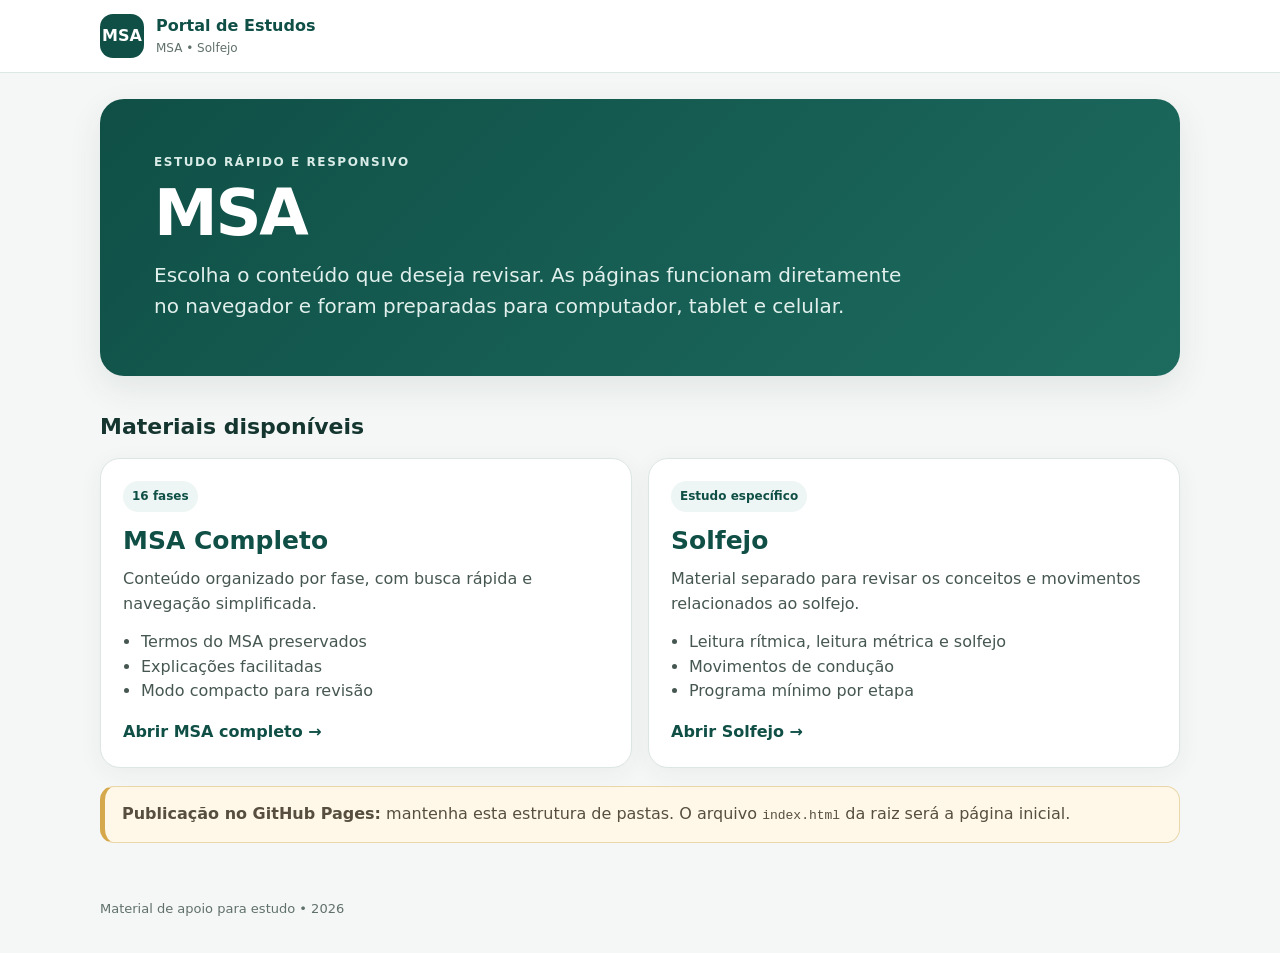
==== index.html @ d0b3be9f "Add files via upload" ====
<!doctype html>
<html lang="pt-BR">
<head>
  <meta charset="utf-8">
  <meta name="viewport" content="width=device-width, initial-scale=1, viewport-fit=cover">
  <meta name="theme-color" content="#0f4f46">
  <meta name="description" content="Material responsivo para estudo rápido do MSA e Solfejo.">
  <title>MSA — Portal de Estudos</title>
  <link rel="stylesheet" href="assets/css/site.css">
</head>
<body>
  <header class="top">
    <div class="top-inner">
      <div class="logo">MSA</div>
      <div class="brand">
        <b>Portal de Estudos</b>
        <span>MSA • Solfejo</span>
      </div>
    </div>
  </header>

  <section class="hero">
    <div class="hero-box">
      <div class="eyebrow">Estudo rápido e responsivo</div>
      <h1>MSA</h1>
      <p>Escolha o conteúdo que deseja revisar. As páginas funcionam diretamente no navegador e foram preparadas para computador, tablet e celular.</p>
    </div>
  </section>

  <main class="main">
    <h2 class="section-title">Materiais disponíveis</h2>

    <div class="cards">
      <a class="card" href="msa/">
        <span class="tag">16 fases</span>
        <h2>MSA Completo</h2>
        <p>Conteúdo organizado por fase, com busca rápida e navegação simplificada.</p>
        <ul>
          <li>Termos do MSA preservados</li>
          <li>Explicações facilitadas</li>
          <li>Modo compacto para revisão</li>
        </ul>
        <span class="cta">Abrir MSA completo →</span>
      </a>

      <a class="card" href="solfejo/">
        <span class="tag">Estudo específico</span>
        <h2>Solfejo</h2>
        <p>Material separado para revisar os conceitos e movimentos relacionados ao solfejo.</p>
        <ul>
          <li>Leitura rítmica, leitura métrica e solfejo</li>
          <li>Movimentos de condução</li>
          <li>Programa mínimo por etapa</li>
        </ul>
        <span class="cta">Abrir Solfejo →</span>
      </a>
    </div>

    <div class="note">
      <strong>Publicação no GitHub Pages:</strong> mantenha esta estrutura de pastas. O arquivo <code>index.html</code> da raiz será a página inicial.
    </div>
  </main>

  <footer class="footer">
    Material de apoio para estudo • <span data-year></span>
  </footer>

  <script src="assets/js/site.js"></script>
</body>
</html>
---- assets/css/site.css ----
:root{
  --bg:#f5f7f6;--surface:#fff;--ink:#17211e;--muted:#60706a;
  --brand:#0f4f46;--brand2:#1d6b5f;--accent:#d5a84b;--line:#dce6e2;
  --shadow:0 12px 34px rgba(21,54,45,.09)
}
*{box-sizing:border-box}
html{scroll-behavior:smooth}
body{
  margin:0;font-family:Inter,ui-sans-serif,system-ui,-apple-system,"Segoe UI",Roboto,Arial,sans-serif;
  background:var(--bg);color:var(--ink);line-height:1.55
}
a{color:inherit}
.top{
  border-bottom:1px solid var(--line);background:rgba(255,255,255,.94);
  backdrop-filter:blur(12px);position:sticky;top:0;z-index:20
}
.top-inner{
  max-width:1120px;margin:auto;padding:14px 20px;display:flex;align-items:center;gap:12px
}
.logo{
  width:44px;height:44px;border-radius:13px;background:var(--brand);color:#fff;
  display:grid;place-items:center;font-weight:900
}
.brand b{display:block;color:var(--brand)}
.brand span{display:block;color:var(--muted);font-size:12px}
.hero{
  max-width:1120px;margin:26px auto 0;padding:0 20px
}
.hero-box{
  background:linear-gradient(135deg,#0f4f46,#1d6b5f);color:white;
  border-radius:24px;padding:clamp(26px,5vw,54px);box-shadow:var(--shadow)
}
.eyebrow{
  font-size:12px;text-transform:uppercase;letter-spacing:.13em;font-weight:850;color:#d8ebe6
}
h1{
  font-size:clamp(34px,7vw,64px);line-height:1.02;letter-spacing:-.035em;
  margin:9px 0 14px
}
.hero p{max-width:760px;margin:0;color:#e1f0ec;font-size:clamp(16px,2vw,20px)}
.main{max-width:1120px;margin:auto;padding:24px 20px 56px}
.section-title{margin:10px 0 14px;color:#15352f;font-size:22px}
.cards{display:grid;grid-template-columns:repeat(2,minmax(0,1fr));gap:16px}
.card{
  background:var(--surface);border:1px solid var(--line);border-radius:20px;padding:22px;
  box-shadow:0 5px 24px rgba(21,54,45,.055);text-decoration:none;transition:.18s transform,.18s box-shadow
}
.card:hover{transform:translateY(-2px);box-shadow:var(--shadow)}
.card .tag{
  display:inline-block;background:#edf6f4;color:var(--brand);border-radius:999px;
  padding:6px 9px;font-size:12px;font-weight:850;margin-bottom:10px
}
.card h2{margin:0 0 7px;font-size:25px;color:var(--brand)}
.card p{margin:0;color:#465752}
.card ul{margin:13px 0 0;padding-left:18px;color:#465752}
.card .cta{
  display:inline-flex;margin-top:16px;color:var(--brand);font-weight:850;align-items:center;gap:6px
}
.note{
  margin-top:18px;background:#fff8e9;border:1px solid #ead7aa;border-left:5px solid var(--accent);
  border-radius:14px;padding:15px 17px;color:#574e3f
}
.footer{
  max-width:1120px;margin:0 auto;padding:0 20px 34px;color:var(--muted);font-size:13px
}
@media(max-width:760px){
  .cards{grid-template-columns:1fr}
  .hero{padding:0 10px}.main{padding-left:10px;padding-right:10px}
  .hero-box{border-radius:18px;padding:25px 20px}
  .top-inner{padding-left:12px;padding-right:12px}
}
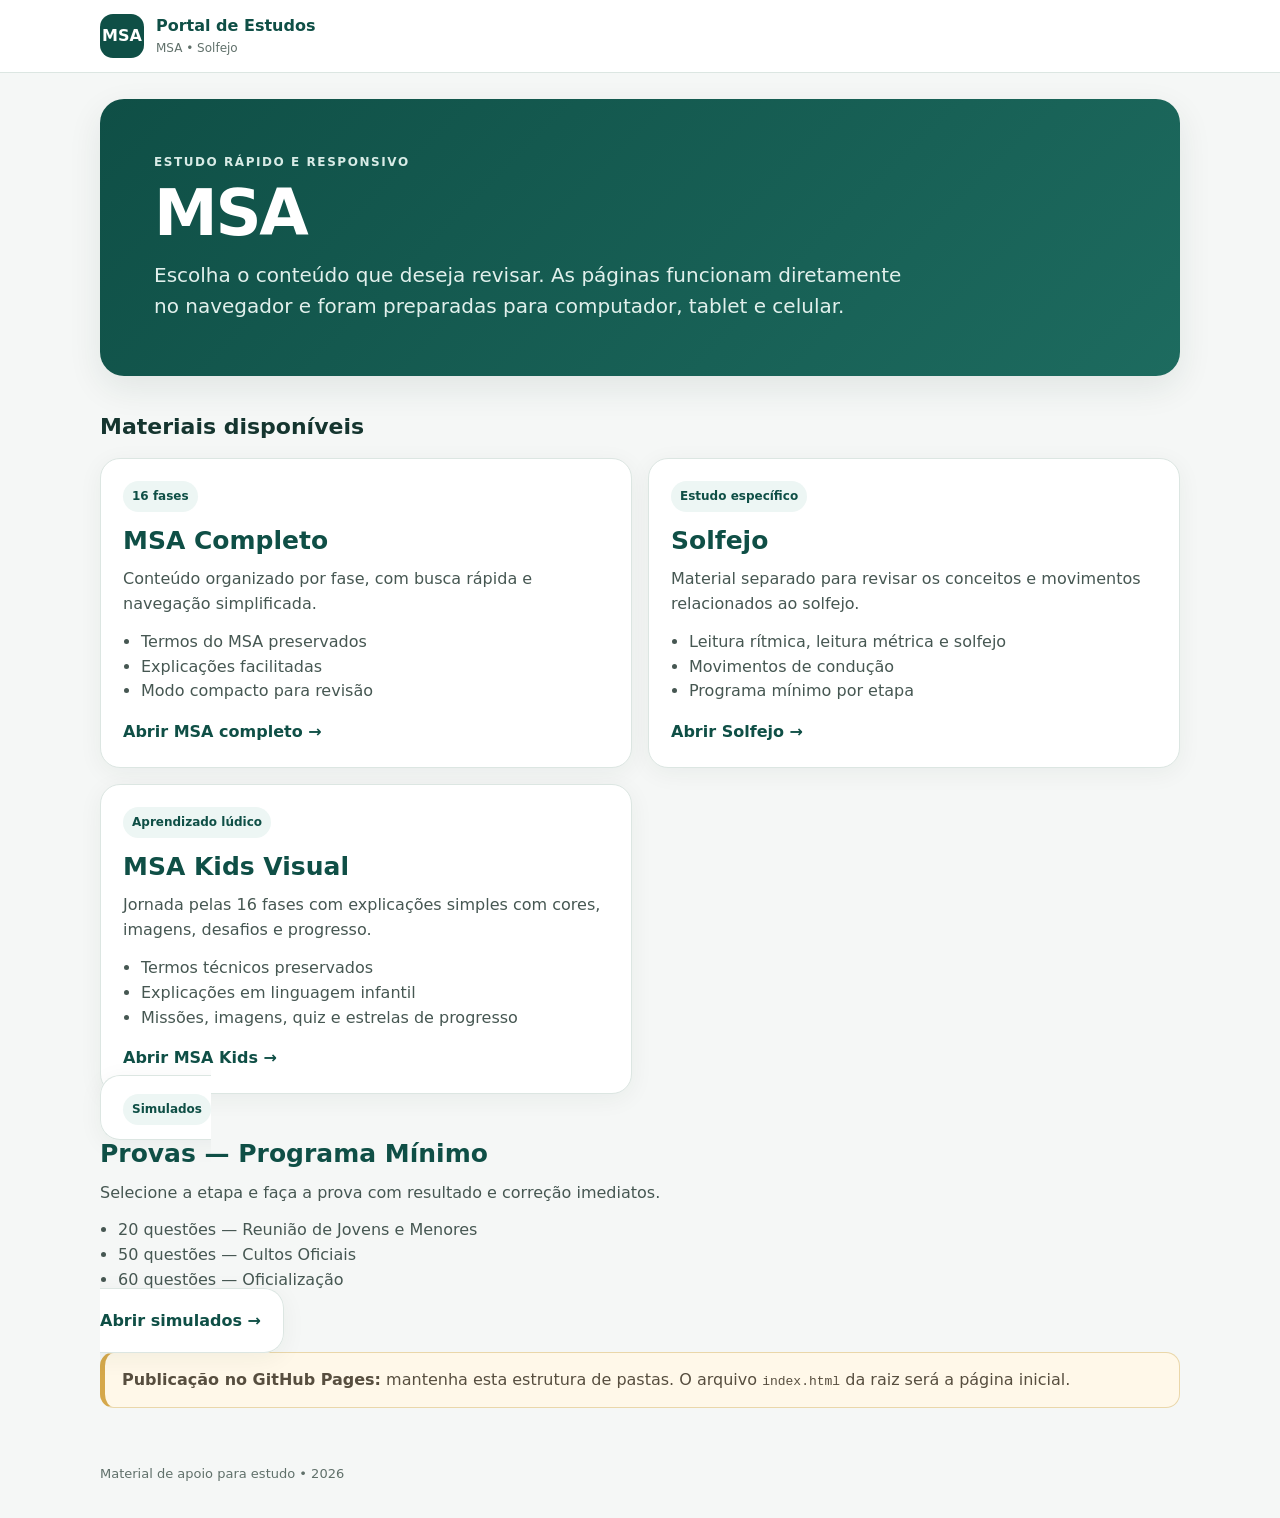
==== commit a0928d1e: "Atualização" ====
--- a/index.html
+++ b/index.html
@@ -54,7 +54,32 @@
         </ul>
         <span class="cta">Abrir Solfejo →</span>
       </a>
+    
+      <a class="card" href="criancas/">
+        <span class="tag">Aprendizado lúdico</span>
+        <h2>MSA Kids Visual</h2>
+        <p>Jornada pelas 16 fases com explicações simples com cores, imagens, desafios e progresso.</p>
+        <ul>
+          <li>Termos técnicos preservados</li>
+          <li>Explicações em linguagem infantil</li>
+          <li>Missões, imagens, quiz e estrelas de progresso</li>
+        </ul>
+        <span class="cta">Abrir MSA Kids →</span>
+      </a>
     </div>
+
+
+      <a class="card" href="provas/">
+        <span class="tag">Simulados</span>
+        <h2>Provas — Programa Mínimo</h2>
+        <p>Selecione a etapa e faça a prova com resultado e correção imediatos.</p>
+        <ul>
+          <li>20 questões — Reunião de Jovens e Menores</li>
+          <li>50 questões — Cultos Oficiais</li>
+          <li>60 questões — Oficialização</li>
+        </ul>
+        <span class="cta">Abrir simulados →</span>
+      </a>
 
     <div class="note">
       <strong>Publicação no GitHub Pages:</strong> mantenha esta estrutura de pastas. O arquivo <code>index.html</code> da raiz será a página inicial.
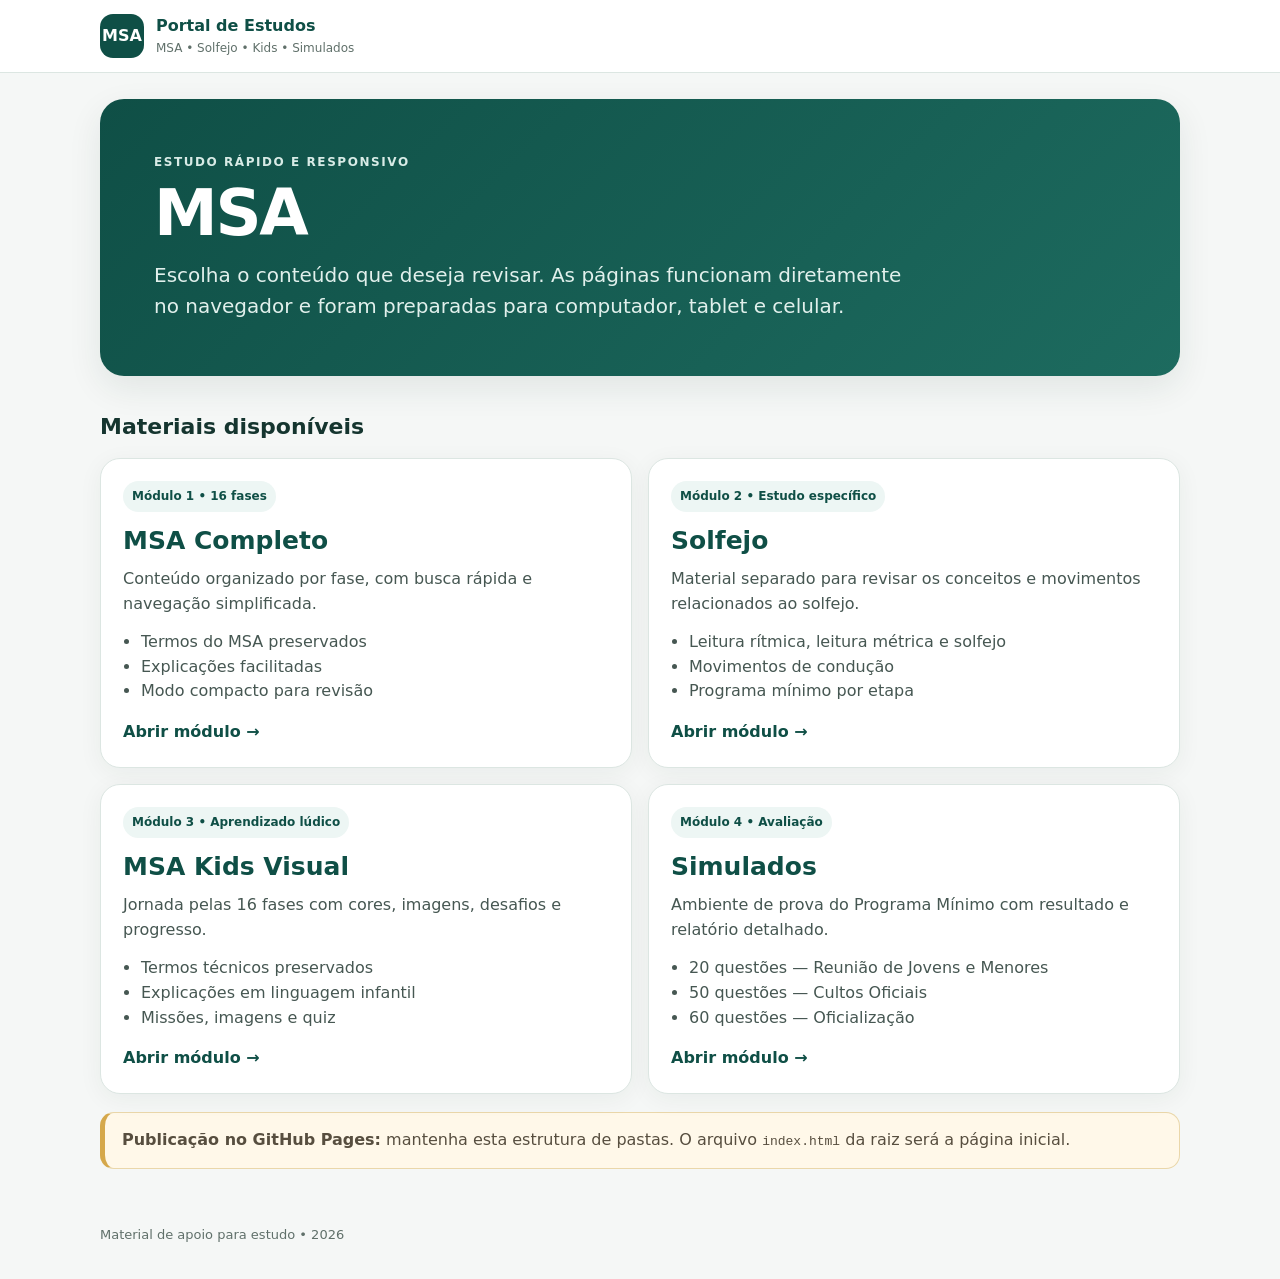
==== commit 6bd4a87f: "Add files via upload" ====
--- a/index.html
+++ b/index.html
@@ -14,7 +14,7 @@
       <div class="logo">MSA</div>
       <div class="brand">
         <b>Portal de Estudos</b>
-        <span>MSA • Solfejo</span>
+        <span>MSA • Solfejo • Kids • Simulados</span>
       </div>
     </div>
   </header>
@@ -32,7 +32,7 @@
 
     <div class="cards">
       <a class="card" href="msa/">
-        <span class="tag">16 fases</span>
+        <span class="tag">Módulo 1 • 16 fases</span>
         <h2>MSA Completo</h2>
         <p>Conteúdo organizado por fase, com busca rápida e navegação simplificada.</p>
         <ul>
@@ -40,11 +40,11 @@
           <li>Explicações facilitadas</li>
           <li>Modo compacto para revisão</li>
         </ul>
-        <span class="cta">Abrir MSA completo →</span>
+        <span class="cta">Abrir módulo →</span>
       </a>
 
       <a class="card" href="solfejo/">
-        <span class="tag">Estudo específico</span>
+        <span class="tag">Módulo 2 • Estudo específico</span>
         <h2>Solfejo</h2>
         <p>Material separado para revisar os conceitos e movimentos relacionados ao solfejo.</p>
         <ul>
@@ -52,34 +52,33 @@
           <li>Movimentos de condução</li>
           <li>Programa mínimo por etapa</li>
         </ul>
-        <span class="cta">Abrir Solfejo →</span>
+        <span class="cta">Abrir módulo →</span>
       </a>
-    
+
       <a class="card" href="criancas/">
-        <span class="tag">Aprendizado lúdico</span>
+        <span class="tag">Módulo 3 • Aprendizado lúdico</span>
         <h2>MSA Kids Visual</h2>
-        <p>Jornada pelas 16 fases com explicações simples com cores, imagens, desafios e progresso.</p>
+        <p>Jornada pelas 16 fases com cores, imagens, desafios e progresso.</p>
         <ul>
           <li>Termos técnicos preservados</li>
           <li>Explicações em linguagem infantil</li>
-          <li>Missões, imagens, quiz e estrelas de progresso</li>
+          <li>Missões, imagens e quiz</li>
         </ul>
-        <span class="cta">Abrir MSA Kids →</span>
+        <span class="cta">Abrir módulo →</span>
       </a>
-    </div>
-
 
       <a class="card" href="provas/">
-        <span class="tag">Simulados</span>
-        <h2>Provas — Programa Mínimo</h2>
-        <p>Selecione a etapa e faça a prova com resultado e correção imediatos.</p>
+        <span class="tag">Módulo 4 • Avaliação</span>
+        <h2>Simulados</h2>
+        <p>Ambiente de prova do Programa Mínimo com resultado e relatório detalhado.</p>
         <ul>
           <li>20 questões — Reunião de Jovens e Menores</li>
           <li>50 questões — Cultos Oficiais</li>
           <li>60 questões — Oficialização</li>
         </ul>
-        <span class="cta">Abrir simulados →</span>
+        <span class="cta">Abrir módulo →</span>
       </a>
+    </div>
 
     <div class="note">
       <strong>Publicação no GitHub Pages:</strong> mantenha esta estrutura de pastas. O arquivo <code>index.html</code> da raiz será a página inicial.
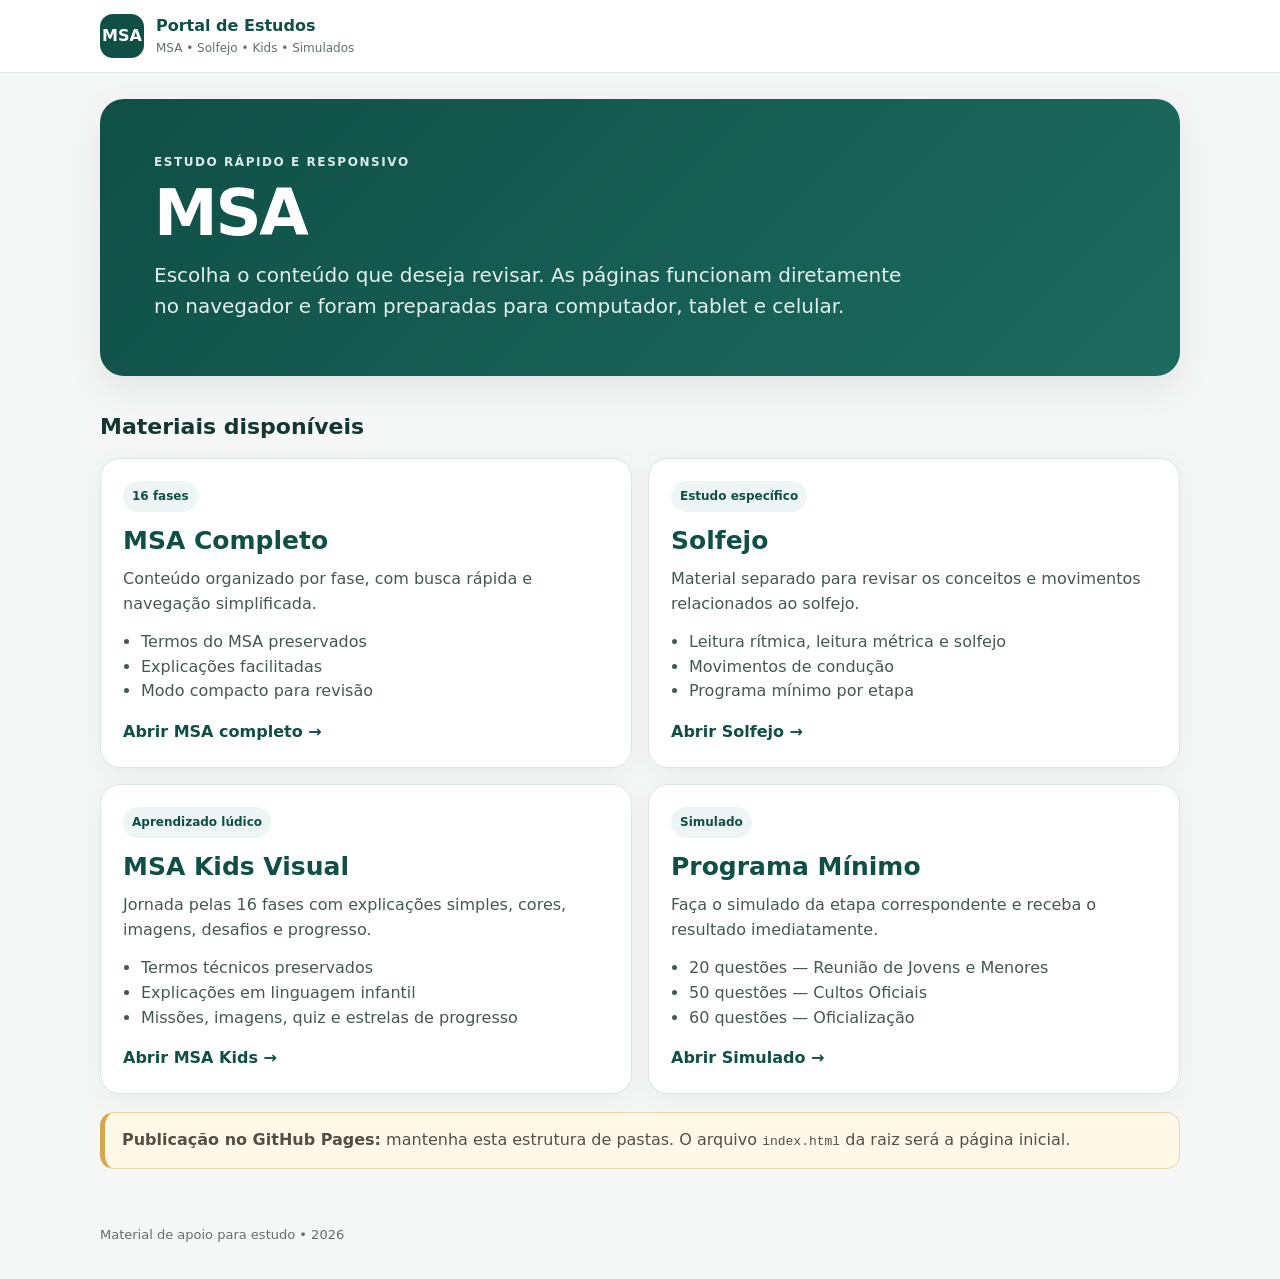
==== commit 769e7c2f: "Add files via upload" ====
--- a/index.html
+++ b/index.html
@@ -32,7 +32,7 @@
 
     <div class="cards">
       <a class="card" href="msa/">
-        <span class="tag">Módulo 1 • 16 fases</span>
+        <span class="tag">16 fases</span>
         <h2>MSA Completo</h2>
         <p>Conteúdo organizado por fase, com busca rápida e navegação simplificada.</p>
         <ul>
@@ -40,11 +40,11 @@
           <li>Explicações facilitadas</li>
           <li>Modo compacto para revisão</li>
         </ul>
-        <span class="cta">Abrir módulo →</span>
+        <span class="cta">Abrir MSA completo →</span>
       </a>
 
       <a class="card" href="solfejo/">
-        <span class="tag">Módulo 2 • Estudo específico</span>
+        <span class="tag">Estudo específico</span>
         <h2>Solfejo</h2>
         <p>Material separado para revisar os conceitos e movimentos relacionados ao solfejo.</p>
         <ul>
@@ -52,31 +52,31 @@
           <li>Movimentos de condução</li>
           <li>Programa mínimo por etapa</li>
         </ul>
-        <span class="cta">Abrir módulo →</span>
+        <span class="cta">Abrir Solfejo →</span>
       </a>
 
       <a class="card" href="criancas/">
-        <span class="tag">Módulo 3 • Aprendizado lúdico</span>
+        <span class="tag">Aprendizado lúdico</span>
         <h2>MSA Kids Visual</h2>
-        <p>Jornada pelas 16 fases com cores, imagens, desafios e progresso.</p>
+        <p>Jornada pelas 16 fases com explicações simples, cores, imagens, desafios e progresso.</p>
         <ul>
           <li>Termos técnicos preservados</li>
           <li>Explicações em linguagem infantil</li>
-          <li>Missões, imagens e quiz</li>
+          <li>Missões, imagens, quiz e estrelas de progresso</li>
         </ul>
-        <span class="cta">Abrir módulo →</span>
+        <span class="cta">Abrir MSA Kids →</span>
       </a>
 
       <a class="card" href="provas/">
-        <span class="tag">Módulo 4 • Avaliação</span>
-        <h2>Simulados</h2>
-        <p>Ambiente de prova do Programa Mínimo com resultado e relatório detalhado.</p>
+        <span class="tag">Simulado</span>
+        <h2>Programa Mínimo</h2>
+        <p>Faça o simulado da etapa correspondente e receba o resultado imediatamente.</p>
         <ul>
           <li>20 questões — Reunião de Jovens e Menores</li>
           <li>50 questões — Cultos Oficiais</li>
           <li>60 questões — Oficialização</li>
         </ul>
-        <span class="cta">Abrir módulo →</span>
+        <span class="cta">Abrir Simulado →</span>
       </a>
     </div>
 
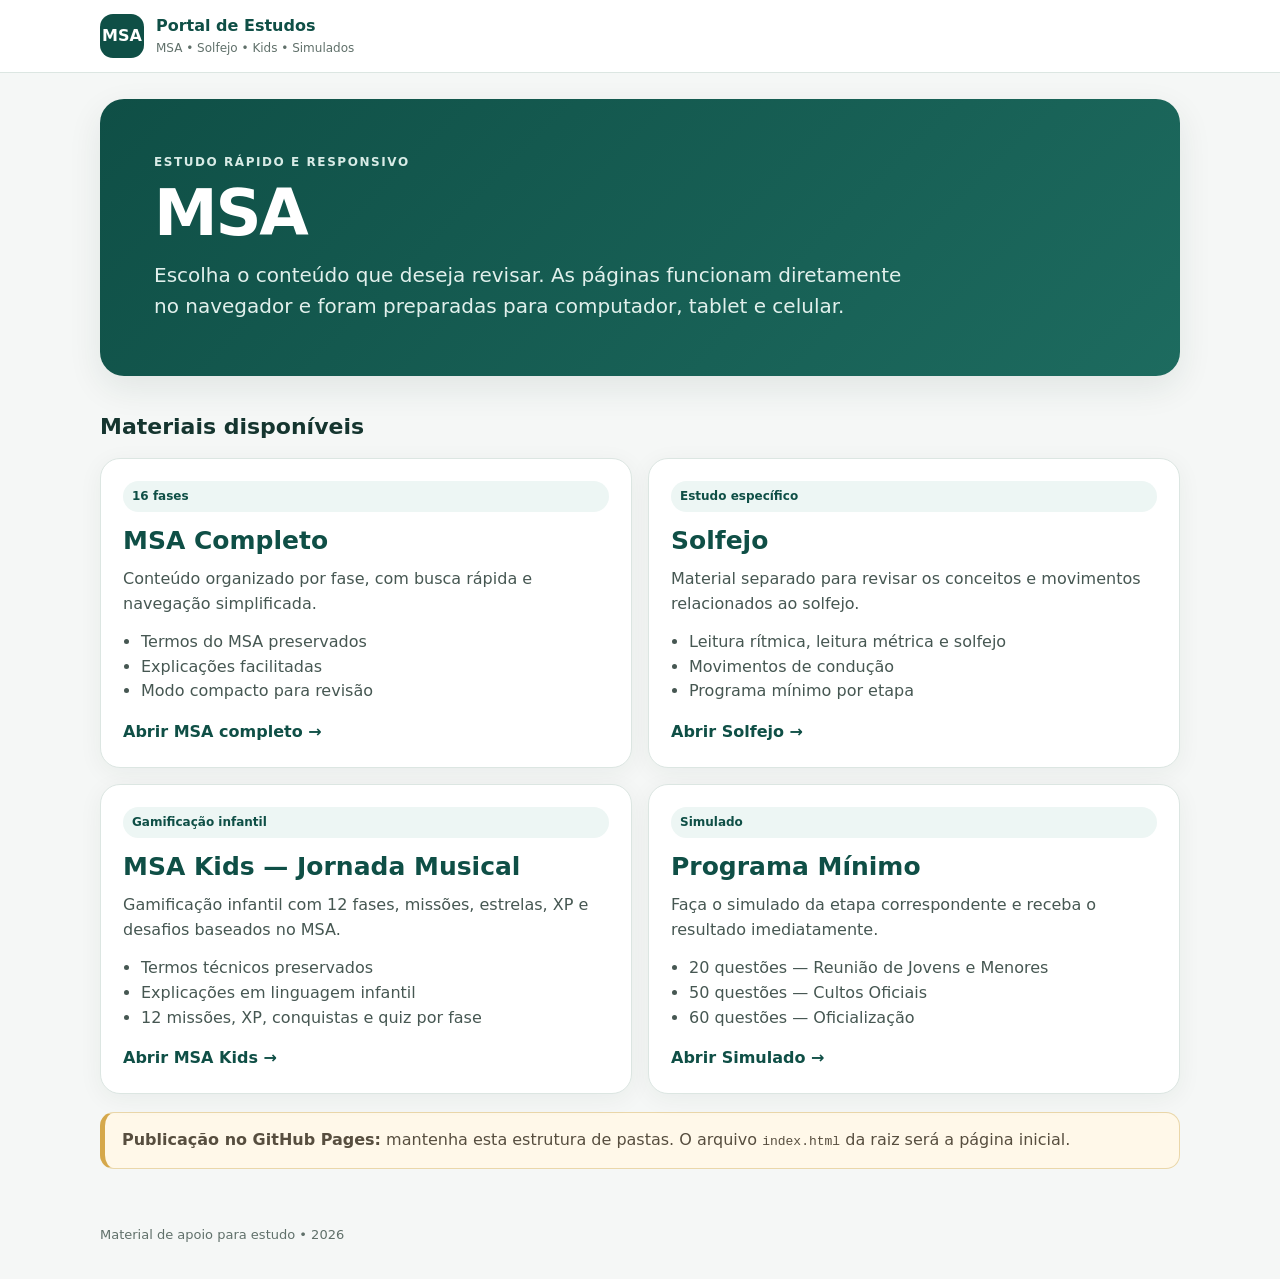
==== commit b908cae4: "Add files via upload" ====
--- a/index.html
+++ b/index.html
@@ -56,13 +56,13 @@
       </a>
 
       <a class="card" href="criancas/">
-        <span class="tag">Aprendizado lúdico</span>
-        <h2>MSA Kids Visual</h2>
-        <p>Jornada pelas 16 fases com explicações simples, cores, imagens, desafios e progresso.</p>
+        <span class="tag">Gamificação infantil</span>
+        <h2>MSA Kids — Jornada Musical</h2>
+        <p>Gamificação infantil com 12 fases, missões, estrelas, XP e desafios baseados no MSA.</p>
         <ul>
           <li>Termos técnicos preservados</li>
           <li>Explicações em linguagem infantil</li>
-          <li>Missões, imagens, quiz e estrelas de progresso</li>
+          <li>12 missões, XP, conquistas e quiz por fase</li>
         </ul>
         <span class="cta">Abrir MSA Kids →</span>
       </a>
--- a/assets/css/site.css
+++ b/assets/css/site.css
@@ -40,10 +40,10 @@
 .hero p{max-width:760px;margin:0;color:#e1f0ec;font-size:clamp(16px,2vw,20px)}
 .main{max-width:1120px;margin:auto;padding:24px 20px 56px}
 .section-title{margin:10px 0 14px;color:#15352f;font-size:22px}
-.cards{display:grid;grid-template-columns:repeat(2,minmax(0,1fr));gap:16px}
+.cards{display:grid;grid-template-columns:repeat(2,minmax(0,1fr));grid-auto-rows:1fr;gap:16px}
 .card{
   background:var(--surface);border:1px solid var(--line);border-radius:20px;padding:22px;
-  box-shadow:0 5px 24px rgba(21,54,45,.055);text-decoration:none;transition:.18s transform,.18s box-shadow
+  box-shadow:0 5px 24px rgba(21,54,45,.055);text-decoration:none;transition:.18s transform,.18s box-shadow;display:flex;flex-direction:column;min-height:310px
 }
 .card:hover{transform:translateY(-2px);box-shadow:var(--shadow)}
 .card .tag{
@@ -54,7 +54,7 @@
 .card p{margin:0;color:#465752}
 .card ul{margin:13px 0 0;padding-left:18px;color:#465752}
 .card .cta{
-  display:inline-flex;margin-top:16px;color:var(--brand);font-weight:850;align-items:center;gap:6px
+  display:inline-flex;margin-top:auto;padding-top:16px;color:var(--brand);font-weight:850;align-items:center;gap:6px
 }
 .note{
   margin-top:18px;background:#fff8e9;border:1px solid #ead7aa;border-left:5px solid var(--accent);
